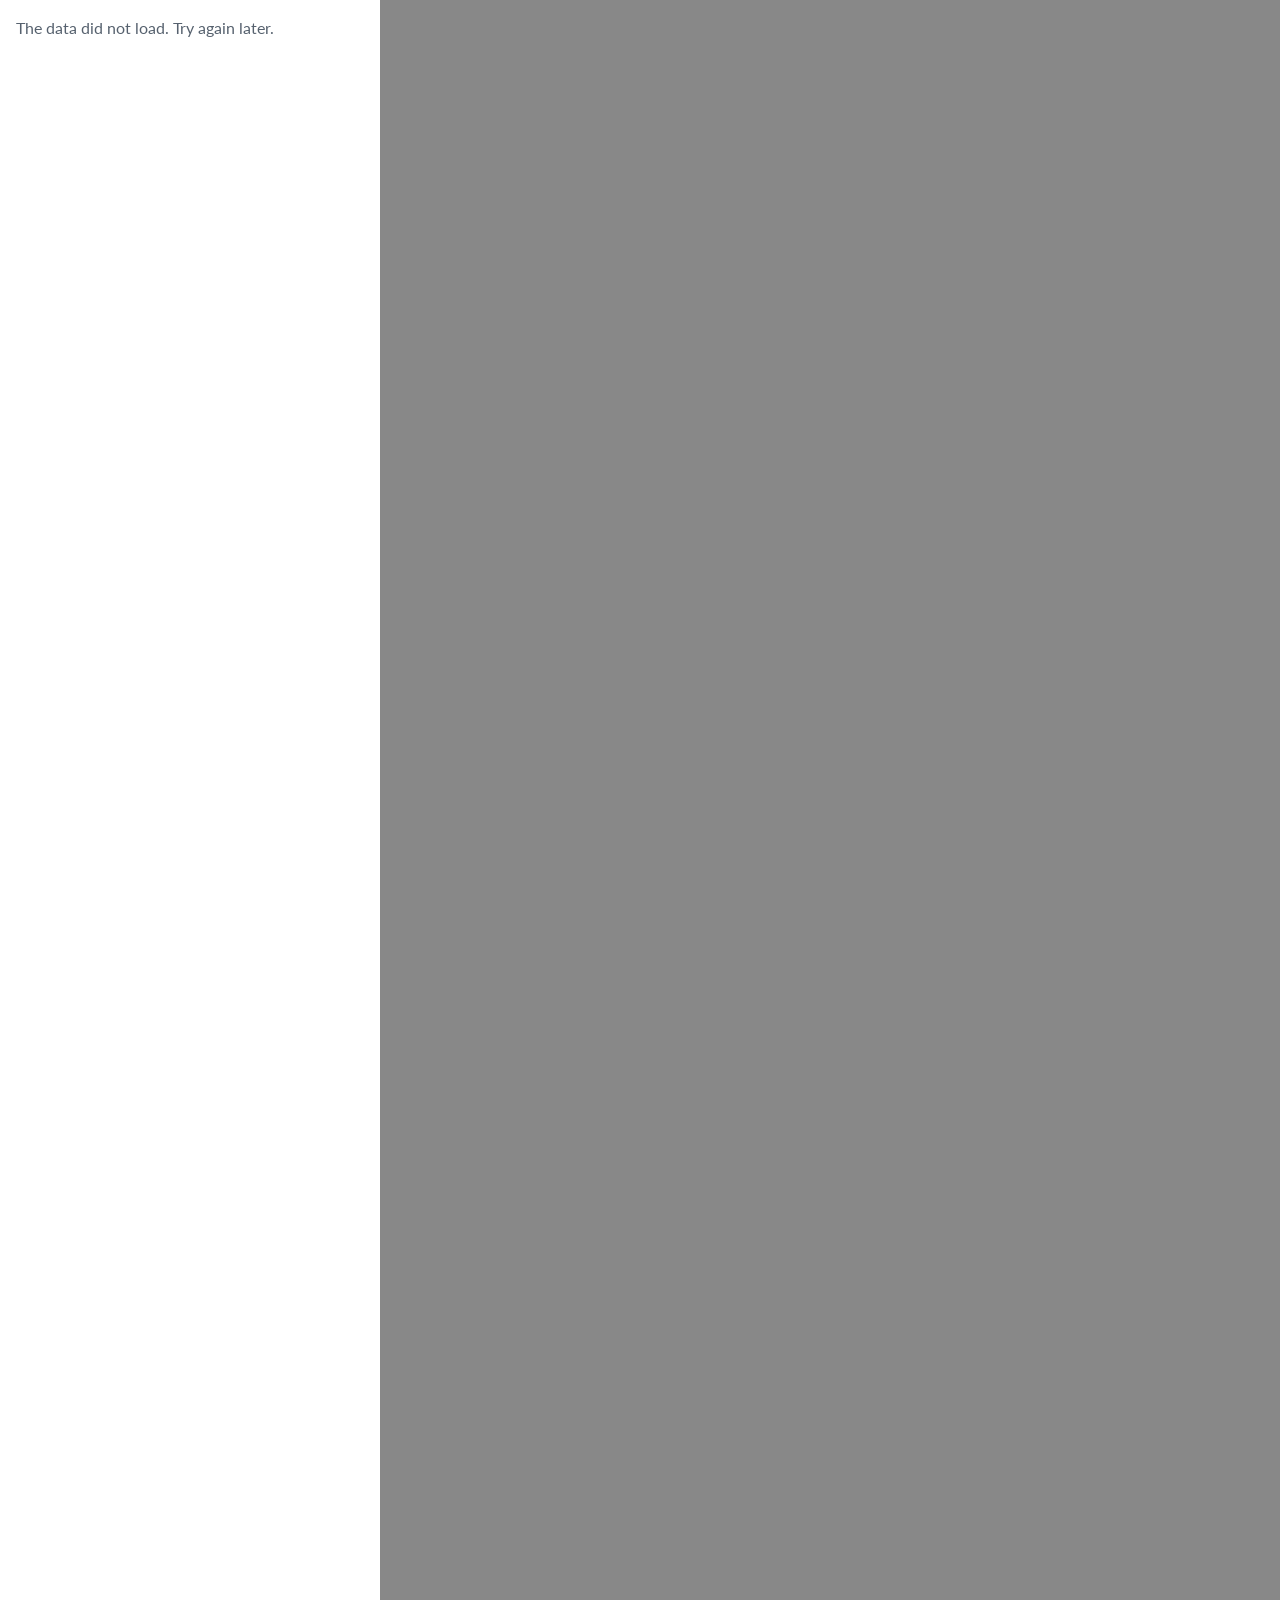
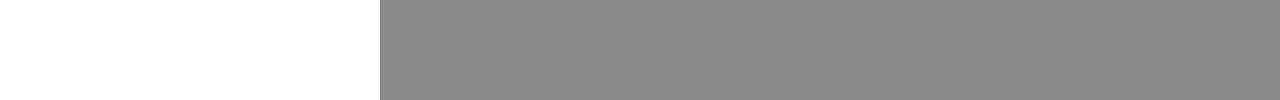
==== tests/site/shot.html @ 5a734aa0 "Step 10: the page (five panels, shared major) and the panel-1 data site/: one page, #panel=compare|s" ====
<!doctype html>
<html lang="en"><head><meta charset="utf-8"><title>shot</title>
<style>body{margin:0;background:#888} iframe{border:0;display:block;background:#fff}</style></head>
<body><script>
// Screenshot wrapper: ?w=380&h=1700&panel=compare&major=Nursing (panel empty = full explorer)
var q = new URLSearchParams(location.search);
try { localStorage.setItem('econ-major-dashboard:major', JSON.stringify({ major: q.get('major') || '', t: 1 })); } catch (e) {}
var f = document.createElement('iframe');
f.style.width = (q.get('w') || 380) + 'px'; f.style.height = (q.get('h') || 1700) + 'px';
f.src = '../../site/index.html' + (q.get('panel') ? '#panel=' + q.get('panel') : '');
document.body.appendChild(f);
</script></body></html>
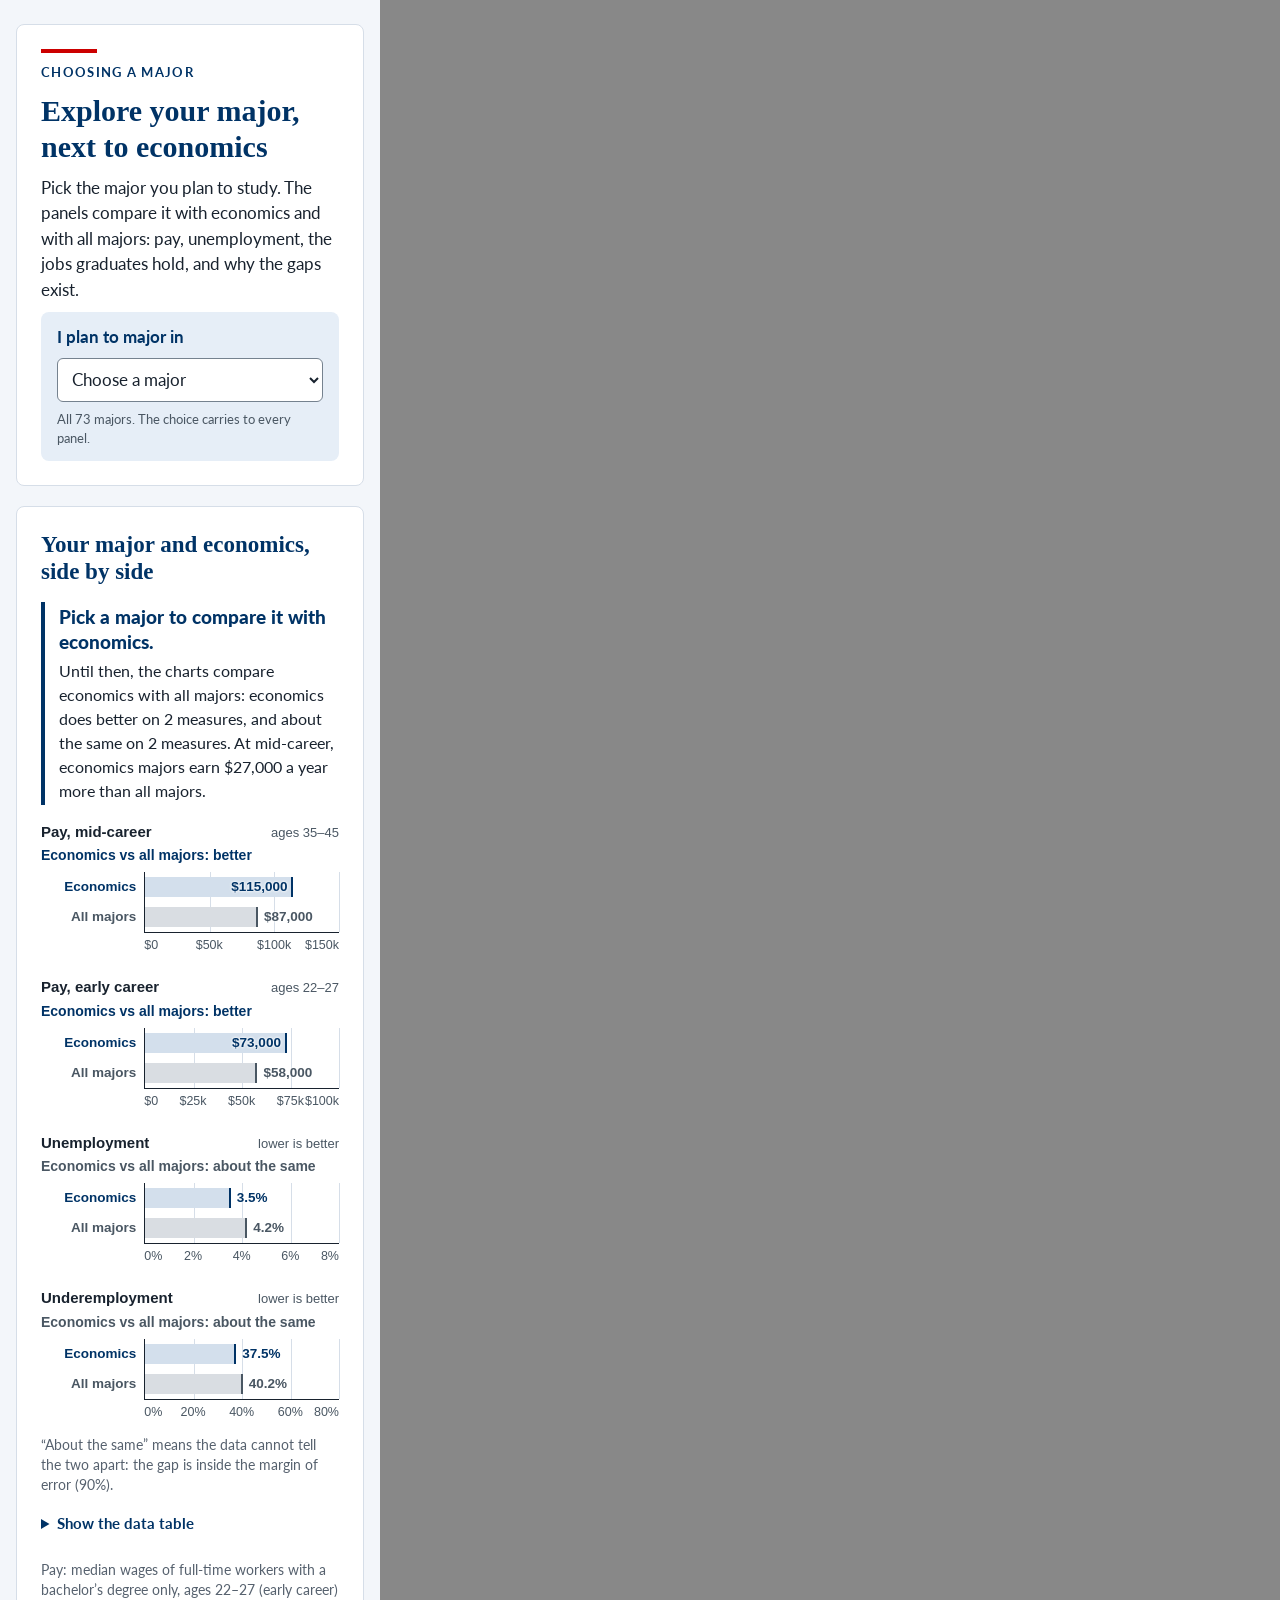
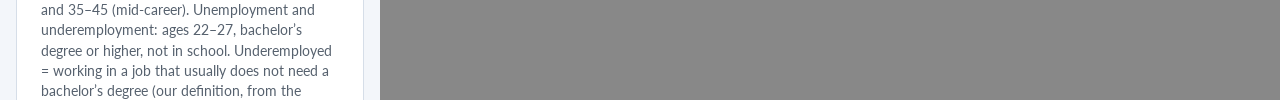
==== commit 27c27de9: "Rank fixes (E35, E36), data hash in the bundle id, per-tab major, approved texts - build_rank_panel." ====
--- a/tests/site/shot.html
+++ b/tests/site/shot.html
@@ -4,7 +4,7 @@
 <body><script>
 // Screenshot wrapper: ?w=380&h=1700&panel=compare&major=Nursing (panel empty = full explorer)
 var q = new URLSearchParams(location.search);
-try { localStorage.setItem('econ-major-dashboard:major', JSON.stringify({ major: q.get('major') || '', t: 1 })); } catch (e) {}
+try { sessionStorage.setItem('econ-major-dashboard:major', JSON.stringify({ major: q.get('major') || '', t: 1 })); } catch (e) {}
 var f = document.createElement('iframe');
 f.style.width = (q.get('w') || 380) + 'px'; f.style.height = (q.get('h') || 1700) + 'px';
 f.src = '../../site/index.html' + (q.get('panel') ? '#panel=' + q.get('panel') : '');
